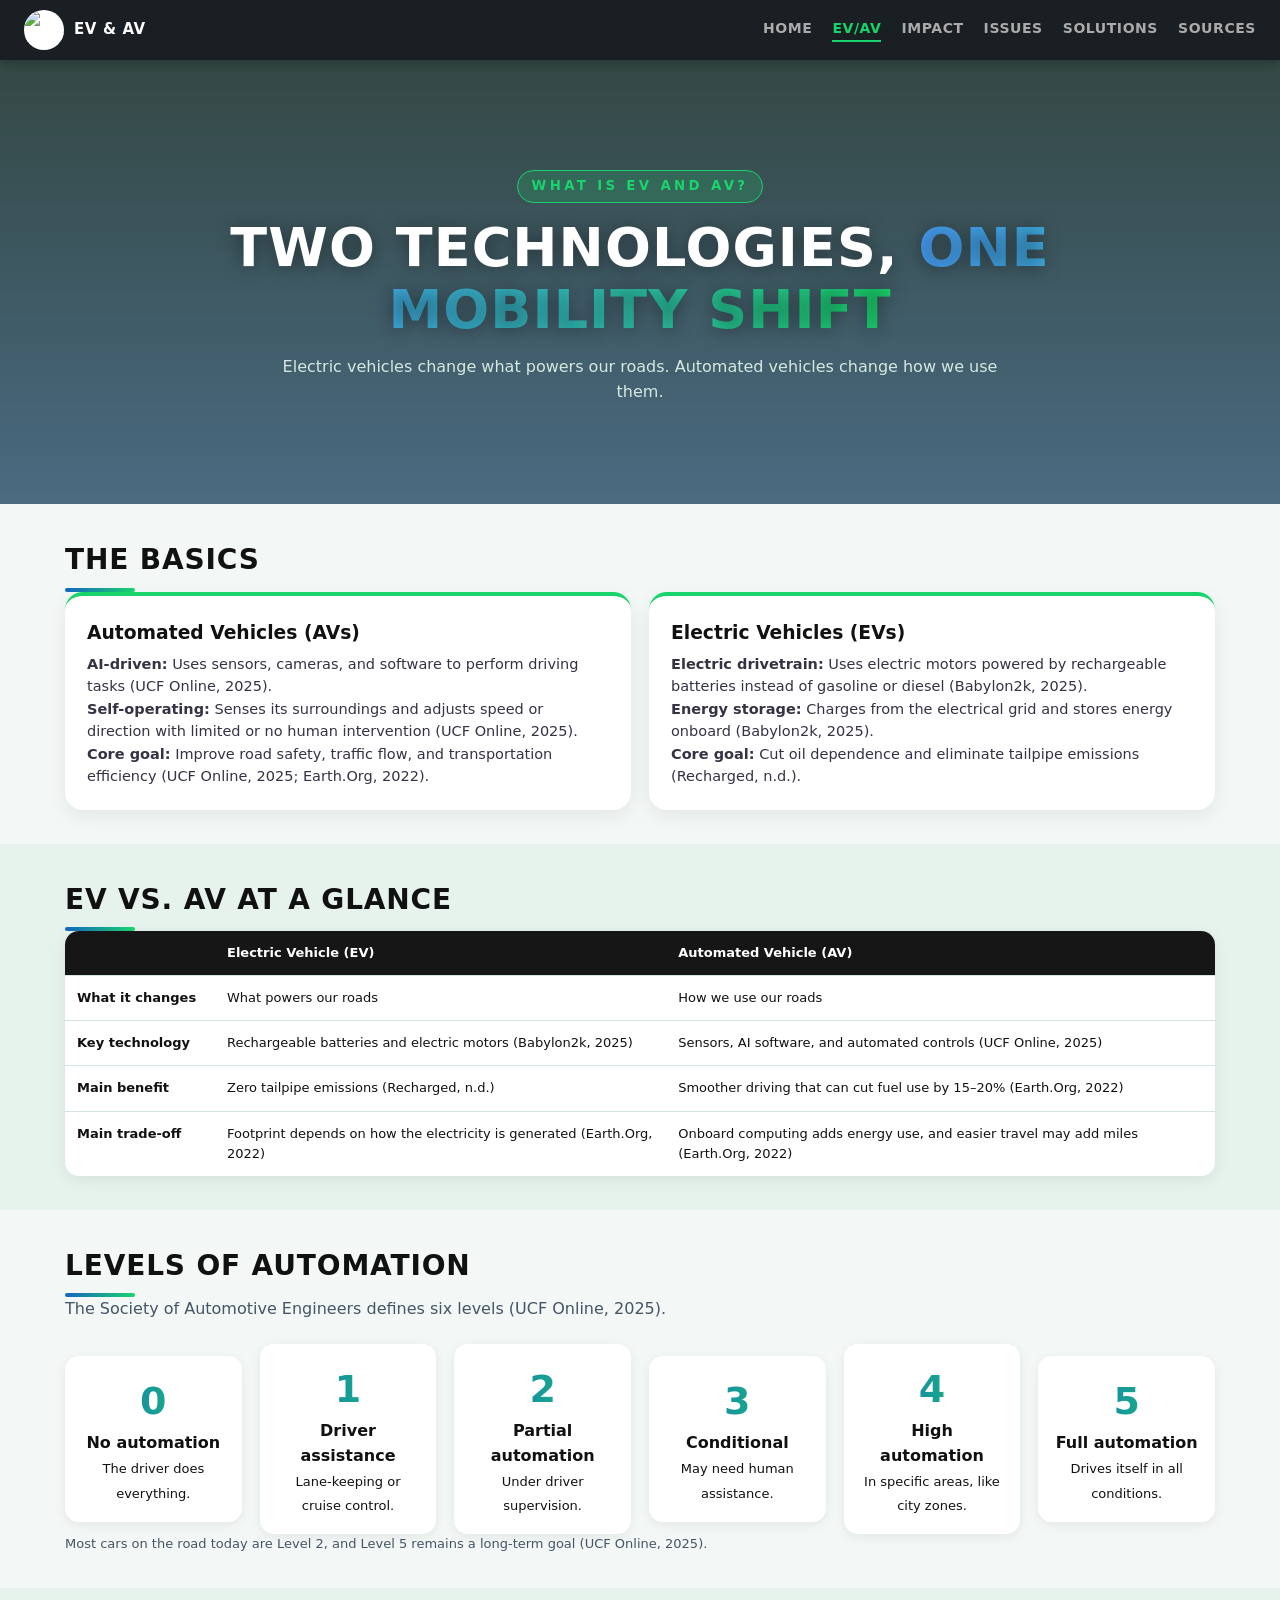
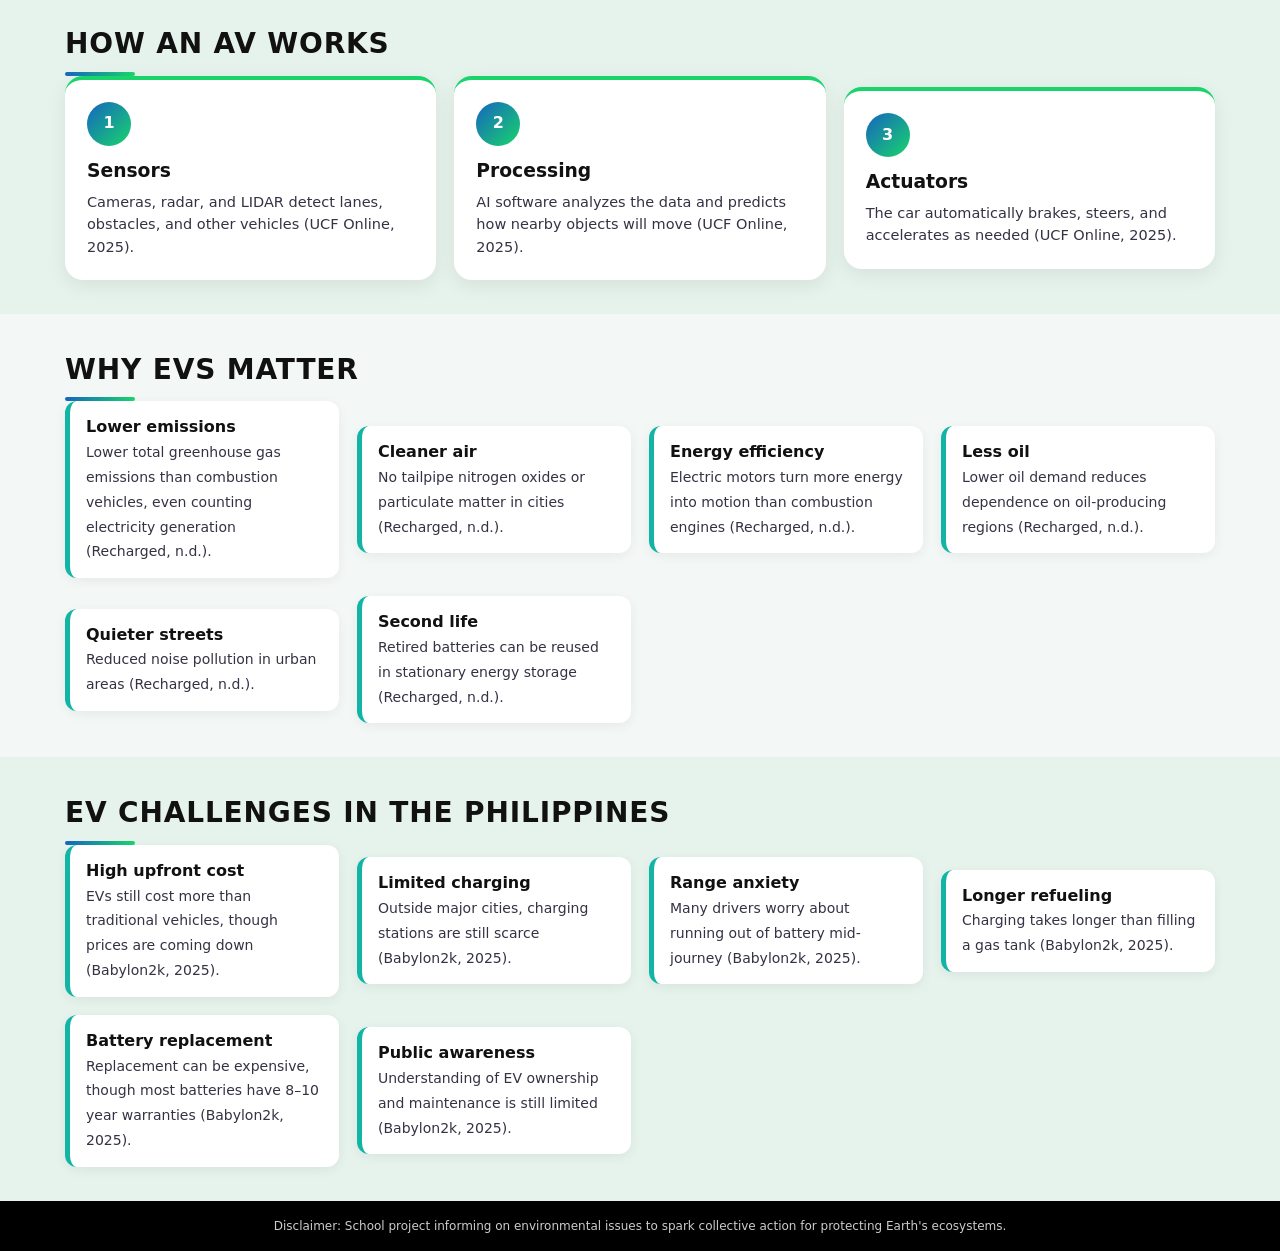
==== evav.html @ 8c99955c "Add files via upload" ====
<!DOCTYPE html>
<html lang="en"><head><meta charset="utf-8"><meta name="viewport" content="width=device-width, initial-scale=1">
<title>EV/AV | Ethics and Environmental Impact of EV &amp; AV</title><link rel="stylesheet" href="style.css"></head>
<body><nav aria-label="Main"><a class="brand" href="index.html"><img src="images/logo.png" alt="Ethics and Environmental Impact logo">EV &amp; AV</a><div class="links"><a href="index.html">HOME</a><a class=on href="evav.html">EV/AV</a><a href="impact.html">IMPACT</a><a href="issues.html">ISSUES</a><a href="solutions.html">SOLUTIONS</a><a href="sources.html">SOURCES</a></div></nav><header class="hero " style="--bg:url(images/zenix.jpg)"><small>WHAT IS EV AND AV?</small><h1>Two technologies, <span>one mobility shift</span></h1><p>Electric vehicles change what powers our roads. Automated vehicles change how we use them.</p></header><section class="sec "><div class="in"><h2 class="rv">The Basics</h2><div class="two"><div class="tile rv"><h3>Automated Vehicles (AVs)</h3><p><b>AI-driven:</b> Uses sensors, cameras, and software to perform driving tasks (UCF Online, 2025).<br><b>Self-operating:</b> Senses its surroundings and adjusts speed or direction with limited or no human intervention (UCF Online, 2025).<br><b>Core goal:</b> Improve road safety, traffic flow, and transportation efficiency (UCF Online, 2025; Earth.Org, 2022).</p></div><div class="tile rv"><h3>Electric Vehicles (EVs)</h3><p><b>Electric drivetrain:</b> Uses electric motors powered by rechargeable batteries instead of gasoline or diesel (Babylon2k, 2025).<br><b>Energy storage:</b> Charges from the electrical grid and stores energy onboard (Babylon2k, 2025).<br><b>Core goal:</b> Cut oil dependence and eliminate tailpipe emissions (Recharged, n.d.).</p></div></div></div></section><section class="sec alt"><div class="in"><h2 class="rv">EV vs. AV at a Glance</h2><div class="wrap rv"><table style="min-width:640px"><thead><tr><th></th><th>Electric Vehicle (EV)</th><th>Automated Vehicle (AV)</th></tr></thead><tbody><tr><td class="n">What it changes</td><td>What powers our roads</td><td>How we use our roads</td></tr><tr><td class="n">Key technology</td><td>Rechargeable batteries and electric motors (Babylon2k, 2025)</td><td>Sensors, AI software, and automated controls (UCF Online, 2025)</td></tr><tr><td class="n">Main benefit</td><td>Zero tailpipe emissions (Recharged, n.d.)</td><td>Smoother driving that can cut fuel use by 15–20% (Earth.Org, 2022)</td></tr><tr><td class="n">Main trade-off</td><td>Footprint depends on how the electricity is generated (Earth.Org, 2022)</td><td>Onboard computing adds energy use, and easier travel may add miles (Earth.Org, 2022)</td></tr></tbody></table></div></div></section><section class="sec "><div class="in"><h2 class="rv">Levels of Automation</h2><p class="sub rv">The Society of Automotive Engineers defines six levels (UCF Online, 2025).</p><div class="grid" style="grid-template-columns:repeat(auto-fit,minmax(150px,1fr))"><div class="lv rv"><i>0</i><b>No automation</b><br><span>The driver does everything.</span></div><div class="lv rv"><i>1</i><b>Driver assistance</b><br><span>Lane-keeping or cruise control.</span></div><div class="lv rv"><i>2</i><b>Partial automation</b><br><span>Under driver supervision.</span></div><div class="lv rv"><i>3</i><b>Conditional</b><br><span>May need human assistance.</span></div><div class="lv rv"><i>4</i><b>High automation</b><br><span>In specific areas, like city zones.</span></div><div class="lv rv"><i>5</i><b>Full automation</b><br><span>Drives itself in all conditions.</span></div></div><p class="note rv">Most cars on the road today are Level 2, and Level 5 remains a long-term goal (UCF Online, 2025).</p></div></section><section class="sec alt"><div class="in"><h2 class="rv">How an AV Works</h2><div class="grid" style="grid-template-columns:repeat(auto-fit,minmax(250px,1fr))"><div class="tile rv"><div class="ic">1</div><h3>Sensors</h3><p>Cameras, radar, and LIDAR detect lanes, obstacles, and other vehicles (UCF Online, 2025).</p></div><div class="tile rv"><div class="ic">2</div><h3>Processing</h3><p>AI software analyzes the data and predicts how nearby objects will move (UCF Online, 2025).</p></div><div class="tile rv"><div class="ic">3</div><h3>Actuators</h3><p>The car automatically brakes, steers, and accelerates as needed (UCF Online, 2025).</p></div></div></div></section><section class="sec "><div class="in"><h2 class="rv">Why EVs Matter</h2><div class="grid"><div class="chip rv"><b>Lower emissions</b><span>Lower total greenhouse gas emissions than combustion vehicles, even counting electricity generation (Recharged, n.d.).</span></div><div class="chip rv"><b>Cleaner air</b><span>No tailpipe nitrogen oxides or particulate matter in cities (Recharged, n.d.).</span></div><div class="chip rv"><b>Energy efficiency</b><span>Electric motors turn more energy into motion than combustion engines (Recharged, n.d.).</span></div><div class="chip rv"><b>Less oil</b><span>Lower oil demand reduces dependence on oil-producing regions (Recharged, n.d.).</span></div><div class="chip rv"><b>Quieter streets</b><span>Reduced noise pollution in urban areas (Recharged, n.d.).</span></div><div class="chip rv"><b>Second life</b><span>Retired batteries can be reused in stationary energy storage (Recharged, n.d.).</span></div></div></div></section><section class="sec alt"><div class="in"><h2 class="rv">EV Challenges in the Philippines</h2><div class="grid"><div class="chip rv"><b>High upfront cost</b><span>EVs still cost more than traditional vehicles, though prices are coming down (Babylon2k, 2025).</span></div><div class="chip rv"><b>Limited charging</b><span>Outside major cities, charging stations are still scarce (Babylon2k, 2025).</span></div><div class="chip rv"><b>Range anxiety</b><span>Many drivers worry about running out of battery mid-journey (Babylon2k, 2025).</span></div><div class="chip rv"><b>Longer refueling</b><span>Charging takes longer than filling a gas tank (Babylon2k, 2025).</span></div><div class="chip rv"><b>Battery replacement</b><span>Replacement can be expensive, though most batteries have 8–10 year warranties (Babylon2k, 2025).</span></div><div class="chip rv"><b>Public awareness</b><span>Understanding of EV ownership and maintenance is still limited (Babylon2k, 2025).</span></div></div></div></section><footer>Disclaimer: School project informing on environmental issues to spark collective action for protecting Earth's ecosystems.</footer><script src="script.js"></script></body></html>
---- style.css ----
:root{--ink:#111;--g:#19d46b;--b:#1565c0;--t:#12b5a5;--bg:#f4f8f6;--card:#fff;--line:#d9e3de}
*{box-sizing:border-box}
body{margin:0;font-family:Arial,Helvetica,sans-serif;color:var(--ink);background:var(--bg);line-height:1.55}
a{color:var(--b)}
nav{background:#161616;display:flex;justify-content:flex-end;flex-wrap:wrap;gap:6px 22px;padding:14px 24px;position:sticky;top:0;z-index:5}
nav a{color:#aaa;text-decoration:none;font-weight:700;letter-spacing:.04em;font-size:14px}
nav a:hover,nav a.on{color:#fff}
.hero{color:#fff;text-align:center;padding:90px 20px 80px;background:
radial-gradient(circle at 15% 20%,rgba(25,212,107,.35),transparent 45%),
radial-gradient(circle at 85% 80%,rgba(21,101,192,.5),transparent 50%),
repeating-linear-gradient(90deg,rgba(255,255,255,.04) 0 1px,transparent 1px 48px),
linear-gradient(135deg,#06281f,#0b3d5c)}
.hero small{letter-spacing:.25em;color:var(--g);font-weight:700}
.hero h1{font-size:clamp(30px,5vw,54px);margin:14px auto;max-width:900px;line-height:1.15;text-transform:uppercase;letter-spacing:.02em}
.hero h1 span{background:linear-gradient(90deg,#4aa3ff,var(--g));-webkit-background-clip:text;background-clip:text;color:transparent}
.hero p{max-width:720px;margin:0 auto;color:#d6e8e0}
main{max-width:1200px;margin:auto;padding:0 20px 40px}
h2{font-size:28px;margin:48px 0 6px;text-transform:uppercase;letter-spacing:.03em}
.sub{color:#456;margin:0 0 20px}
.stats{display:grid;grid-template-columns:repeat(auto-fit,minmax(230px,1fr));gap:16px;margin-top:-40px}
.stat{background:var(--card);border-radius:14px;padding:22px;border-top:5px solid var(--g);box-shadow:0 8px 24px rgba(0,0,0,.1)}
.stat b{display:block;font-size:38px;color:var(--t);line-height:1.1}
.stat span{font-weight:700;text-transform:uppercase;font-size:13px;letter-spacing:.06em}
.stat p{margin:8px 0 0;font-size:13px;color:#555}
.tools{display:flex;gap:10px;flex-wrap:wrap;margin-bottom:12px}
input{flex:1;min-width:220px;padding:11px 14px;border:1px solid var(--line);border-radius:10px;font-size:15px}
button{background:#161616;color:#fff;border:0;border-radius:10px;padding:11px 18px;font-weight:700;cursor:pointer}
button:hover{background:var(--b)}
.wrap{overflow-x:auto;background:var(--card);border-radius:14px;box-shadow:0 4px 16px rgba(0,0,0,.07)}
table{border-collapse:collapse;min-width:1100px;width:100%;font-size:13px}
th{background:#161616;color:#fff;text-align:left;padding:12px;position:sticky;top:0}
td{padding:12px;border-top:1px solid var(--line);vertical-align:top}
tbody tr{cursor:pointer}
tbody tr:hover{background:#eaf7f0}
td.n{font-weight:700;min-width:150px}
.tag{display:inline-block;font-size:11px;background:#e1f3ea;color:#0a6b3a;border-radius:99px;padding:2px 9px;margin-top:4px}
.pc{margin:4px 0 0;padding-left:16px}
.card{background:var(--card);border:1px solid var(--line);border-left:6px solid var(--g);border-radius:12px;margin:12px 0}
.card summary{padding:16px 18px;cursor:pointer;font-weight:700;font-size:18px;list-style:none;display:flex;gap:12px;align-items:center;flex-wrap:wrap}
.card summary::-webkit-details-marker{display:none}
.num{background:linear-gradient(135deg,var(--b),var(--g));color:#fff;border-radius:50%;width:34px;height:34px;display:grid;place-items:center;font-size:15px}
.badge{margin-left:auto;font-size:12px;background:#eef3ff;color:var(--b);padding:4px 10px;border-radius:99px}
.card[open]{box-shadow:0 0 0 2px var(--g)}
.body{padding:0 18px 16px;display:grid;grid-template-columns:repeat(auto-fit,minmax(260px,1fr));gap:12px}
.body div{background:var(--bg);border-radius:10px;padding:12px}
.body h4{margin:0 0 4px;font-size:12px;text-transform:uppercase;letter-spacing:.08em;color:var(--t)}
.body p{margin:0;font-size:14px}
.note{font-size:13px;color:#456}
.refs{background:#161616;color:#eee;margin-top:50px;padding:40px 20px}
.refs div{max-width:1200px;margin:auto}
.refs h2{margin-top:0;color:#fff}
.refs p{padding-left:36px;text-indent:-36px;font-size:14px;margin:10px 0;word-break:break-word}
.refs a{color:#7fd6ff}
footer{background:#000;color:#ccc;text-align:center;font-size:12px;padding:16px}

.box{background:#fff;border-left:6px solid var(--g);border-radius:12px;padding:20px;margin:14px 0;box-shadow:0 4px 16px rgba(0,0,0,.07)}
.box h3{margin:0 0 6px}.box ul{margin:8px 0 0;padding-left:20px}
.cta{display:inline-block;background:#161616;color:#fff;border-radius:10px;padding:12px 22px;text-decoration:none;font-weight:700}
.quote{font-size:20px;border-left:5px solid var(--g);padding:12px 20px;background:#fff;border-radius:10px;margin:30px 0}
.stats.flat{margin-top:20px}.center{text-align:center}
.refs ol{padding-left:22px;color:#ddd}.refs li{margin:8px 0}/*NEW*/
body{font-family:system-ui,-apple-system,"Segoe UI",Roboto,Arial,sans-serif;background:#f3f8f6}
nav{justify-content:space-between;align-items:center;background:rgba(12,18,22,.94);backdrop-filter:blur(8px);padding:10px 24px;box-shadow:0 2px 12px rgba(0,0,0,.3)}
.brand{display:flex;align-items:center;gap:10px;color:#fff!important;font-size:15px}
.brand img{height:40px;width:40px;border-radius:50%;background:#fff}
.links{display:flex;flex-wrap:wrap;gap:4px 20px}
nav a.on{color:#19d46b;border-bottom:2px solid #19d46b}
.hero{background:linear-gradient(180deg,rgba(4,28,24,.8),rgba(8,52,84,.72)),var(--bg,linear-gradient(135deg,#06281f,#0b3d5c)) center/cover;padding:110px 20px 100px}
.hero.tall{padding:170px 20px 150px}
.hero h1{text-shadow:0 2px 18px rgba(0,0,0,.4)}
.hero small{display:inline-block;background:rgba(25,212,107,.18);border:1px solid var(--g);padding:5px 14px;border-radius:99px}
.hero .btns{margin-top:26px;display:flex;gap:12px;justify-content:center;flex-wrap:wrap}
.cta{background:linear-gradient(90deg,#1565c0,#12b5a5);color:#fff;padding:13px 26px;border-radius:99px;text-decoration:none;font-weight:700;box-shadow:0 6px 18px rgba(0,0,0,.25);transition:.25s}
.cta:hover{transform:translateY(-3px)}.cta.alt{background:rgba(255,255,255,.14);border:1px solid #fff}
.sec{padding:34px 20px}.sec.dark{background:linear-gradient(135deg,#0b3d5c,#0a6b3a);color:#fff}.sec.alt{background:#e6f2ec}
.in{max-width:1150px;margin:auto}
h2{position:relative;padding-bottom:10px}h2::after{content:"";position:absolute;left:0;bottom:0;width:70px;height:4px;border-radius:4px;background:linear-gradient(90deg,#1565c0,#19d46b)}
.center h2::after,h2.center::after{left:50%;transform:translateX(-50%)}
.dark .sub{color:#cfe}.sub{margin-bottom:22px}
.grid{display:grid;grid-template-columns:repeat(auto-fit,minmax(250px,1fr));gap:18px}
.tile{background:#fff;border-radius:18px;padding:22px;box-shadow:0 6px 20px rgba(0,0,0,.07);transition:.3s;border-top:4px solid var(--g)}
.tile:hover{transform:translateY(-6px);box-shadow:0 14px 30px rgba(0,0,0,.14)}
.tile h3{margin:0 0 6px}.tile p{margin:0;font-size:14.5px;color:#334}
.tile .ic{width:44px;height:44px;border-radius:50%;background:linear-gradient(135deg,#1565c0,#19d46b);color:#fff;display:grid;place-items:center;font-weight:700;margin-bottom:10px}
a.pg{text-decoration:none;color:inherit;background:#fff;border-radius:18px;overflow:hidden;box-shadow:0 6px 20px rgba(0,0,0,.08);transition:.3s;display:block}
a.pg:hover{transform:translateY(-6px)}a.pg img{width:100%;height:150px;object-fit:cover;display:block}
a.pg div{padding:14px 16px}a.pg b{display:block;color:#0b3d5c}a.pg span{font-size:13px;color:#456}
.chip{background:#fff;border-left:5px solid var(--t);border-radius:12px;padding:14px 16px;box-shadow:0 3px 12px rgba(0,0,0,.06)}
.chip b{display:block}.chip span{font-size:14px;color:#334}
.lv{background:#fff;border-radius:14px;padding:16px;text-align:center;box-shadow:0 3px 12px rgba(0,0,0,.07)}
.lv i{font-style:normal;font-size:38px;font-weight:800;background:linear-gradient(90deg,#1565c0,#19d46b);-webkit-background-clip:text;background-clip:text;color:transparent;display:block}
.lv span{font-size:13px}
.sgrid{display:grid;grid-template-columns:repeat(auto-fit,minmax(210px,1fr));gap:18px}
.sgrid .stat{background:rgba(255,255,255,.1);border:1px solid rgba(255,255,255,.25);border-top:5px solid var(--g);box-shadow:none;color:#fff}
.sgrid .stat b{color:#7dffb4}.sgrid .stat p{color:#dfe}
.cs{display:flex;gap:16px;align-items:center;background:#fff;border-radius:18px;padding:18px;box-shadow:0 6px 20px rgba(0,0,0,.07)}
.cs img{width:110px;height:110px;border-radius:50%;object-fit:cover;flex:none}.cs b{font-size:30px;color:var(--t);display:block;line-height:1}.cs p{margin:6px 0 0;font-size:14px}
.banner{border-radius:20px;overflow:hidden;position:relative;color:#fff;padding:60px 30px;background:linear-gradient(90deg,rgba(5,25,30,.85),rgba(5,25,30,.35)),url(images/highway.jpg) center/cover}
.banner h3{font-size:30px;margin:0 0 8px}.banner p{max-width:560px;margin:0}
.thumb{display:flex;gap:16px;align-items:center}.thumb img{width:120px;height:60px;object-fit:cover;border-radius:8px;flex:none}
.two{display:grid;grid-template-columns:repeat(auto-fit,minmax(300px,1fr));gap:18px}
.js .rv{opacity:0;transform:translateY(24px);transition:opacity .6s,transform .6s}.js .rv.in{opacity:1;transform:none}
footer a{color:#7fd6ff}
@media(max-width:700px){.hero{padding:70px 16px}.hero.tall{padding:100px 16px}.cs{flex-direction:column;text-align:center}.thumb{flex-direction:column;align-items:flex-start}}
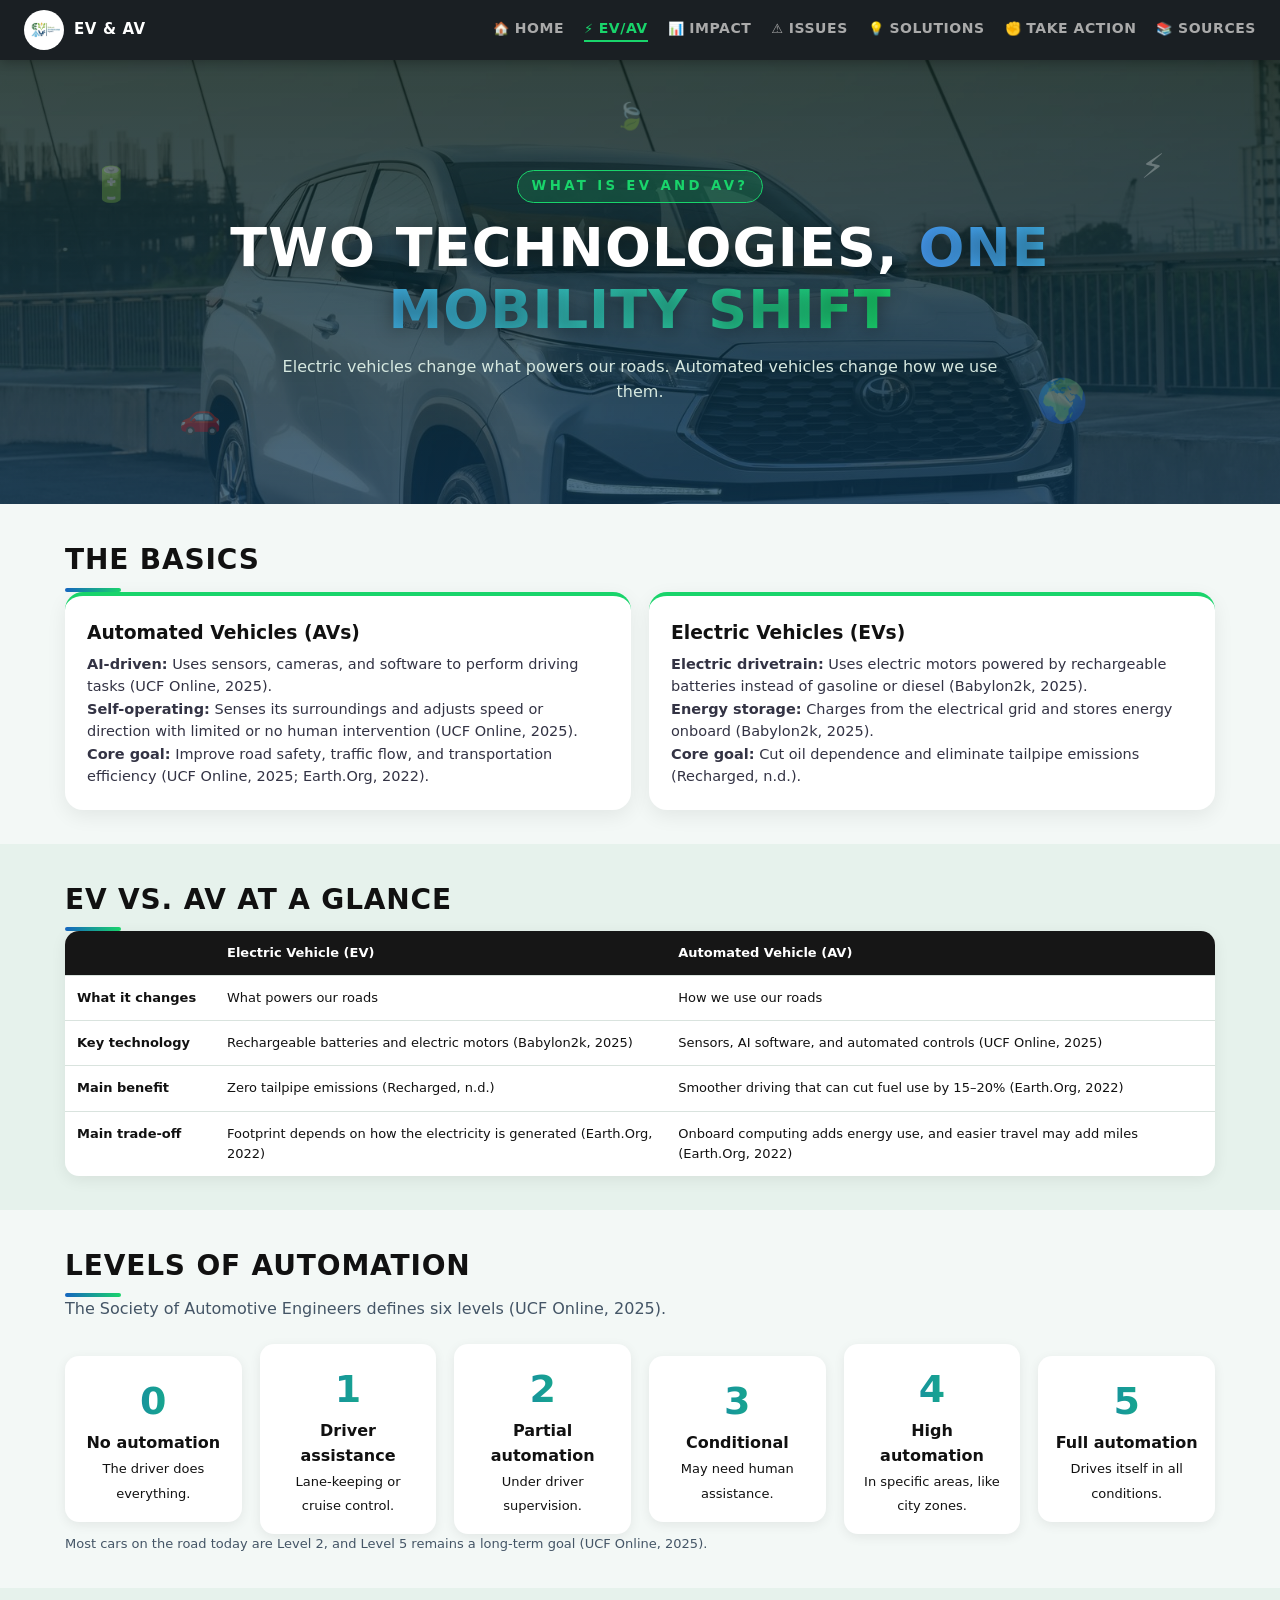
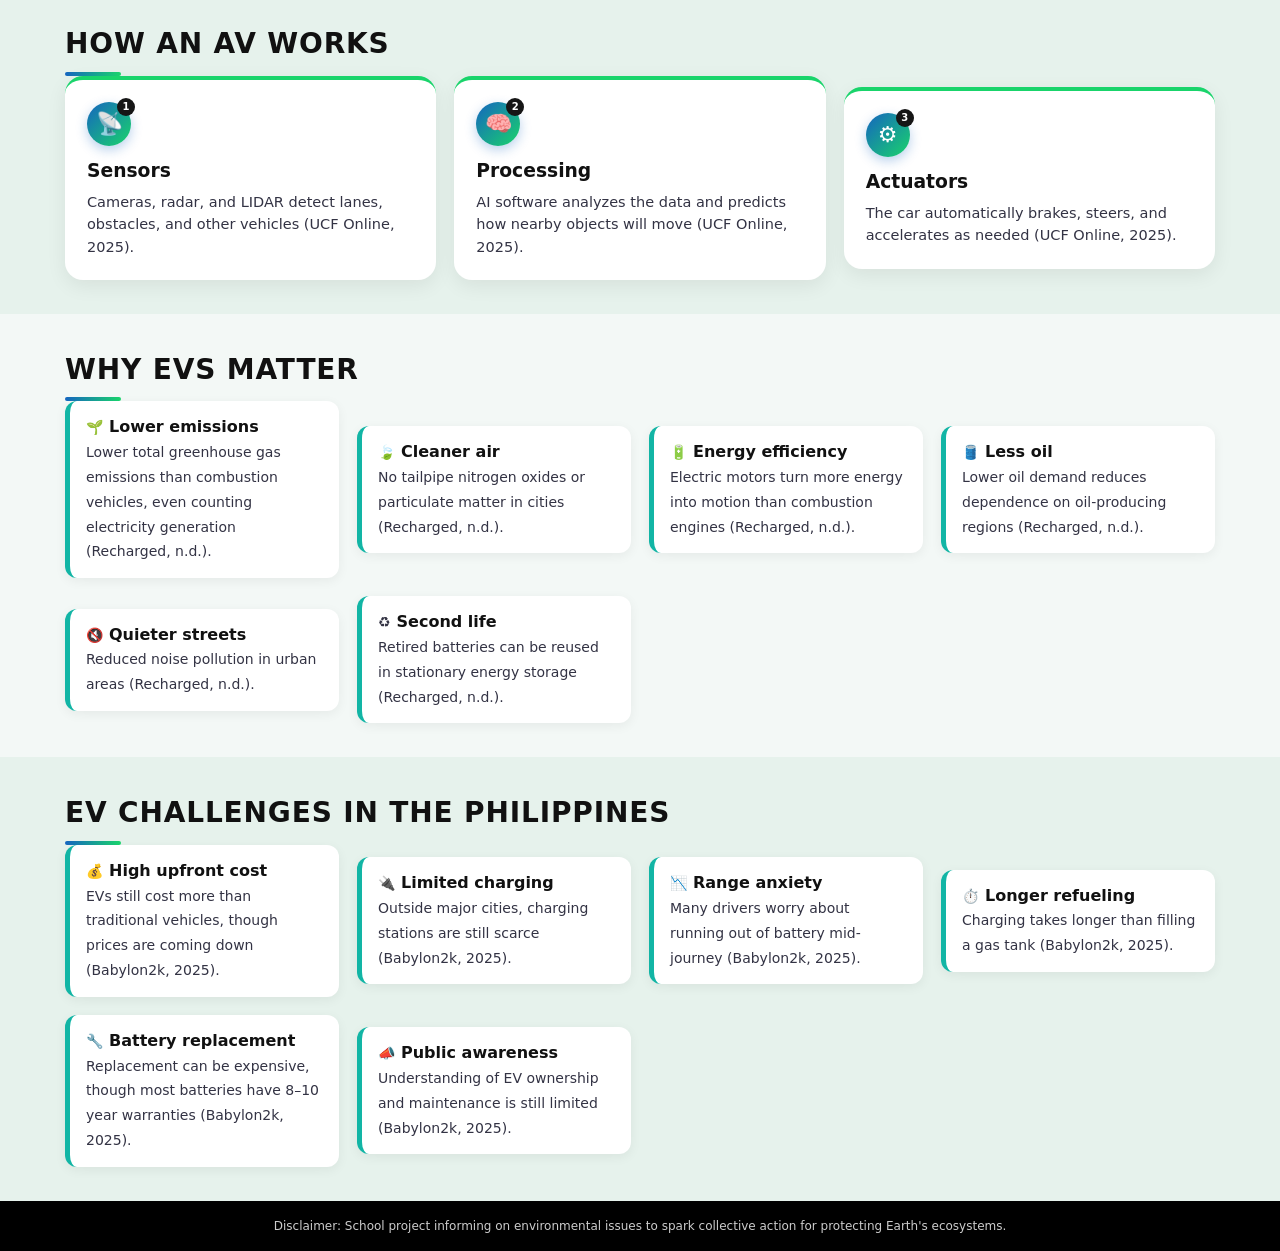
==== commit 9a35d3db: "Add files via upload" ====
--- a/evav.html
+++ b/evav.html
@@ -1,4 +1,4 @@
 <!DOCTYPE html>
 <html lang="en"><head><meta charset="utf-8"><meta name="viewport" content="width=device-width, initial-scale=1">
 <title>EV/AV | Ethics and Environmental Impact of EV &amp; AV</title><link rel="stylesheet" href="style.css"></head>
-<body><nav aria-label="Main"><a class="brand" href="index.html"><img src="images/logo.png" alt="Ethics and Environmental Impact logo">EV &amp; AV</a><div class="links"><a href="index.html">HOME</a><a class=on href="evav.html">EV/AV</a><a href="impact.html">IMPACT</a><a href="issues.html">ISSUES</a><a href="solutions.html">SOLUTIONS</a><a href="sources.html">SOURCES</a></div></nav><header class="hero " style="--bg:url(images/zenix.jpg)"><small>WHAT IS EV AND AV?</small><h1>Two technologies, <span>one mobility shift</span></h1><p>Electric vehicles change what powers our roads. Automated vehicles change how we use them.</p></header><section class="sec "><div class="in"><h2 class="rv">The Basics</h2><div class="two"><div class="tile rv"><h3>Automated Vehicles (AVs)</h3><p><b>AI-driven:</b> Uses sensors, cameras, and software to perform driving tasks (UCF Online, 2025).<br><b>Self-operating:</b> Senses its surroundings and adjusts speed or direction with limited or no human intervention (UCF Online, 2025).<br><b>Core goal:</b> Improve road safety, traffic flow, and transportation efficiency (UCF Online, 2025; Earth.Org, 2022).</p></div><div class="tile rv"><h3>Electric Vehicles (EVs)</h3><p><b>Electric drivetrain:</b> Uses electric motors powered by rechargeable batteries instead of gasoline or diesel (Babylon2k, 2025).<br><b>Energy storage:</b> Charges from the electrical grid and stores energy onboard (Babylon2k, 2025).<br><b>Core goal:</b> Cut oil dependence and eliminate tailpipe emissions (Recharged, n.d.).</p></div></div></div></section><section class="sec alt"><div class="in"><h2 class="rv">EV vs. AV at a Glance</h2><div class="wrap rv"><table style="min-width:640px"><thead><tr><th></th><th>Electric Vehicle (EV)</th><th>Automated Vehicle (AV)</th></tr></thead><tbody><tr><td class="n">What it changes</td><td>What powers our roads</td><td>How we use our roads</td></tr><tr><td class="n">Key technology</td><td>Rechargeable batteries and electric motors (Babylon2k, 2025)</td><td>Sensors, AI software, and automated controls (UCF Online, 2025)</td></tr><tr><td class="n">Main benefit</td><td>Zero tailpipe emissions (Recharged, n.d.)</td><td>Smoother driving that can cut fuel use by 15–20% (Earth.Org, 2022)</td></tr><tr><td class="n">Main trade-off</td><td>Footprint depends on how the electricity is generated (Earth.Org, 2022)</td><td>Onboard computing adds energy use, and easier travel may add miles (Earth.Org, 2022)</td></tr></tbody></table></div></div></section><section class="sec "><div class="in"><h2 class="rv">Levels of Automation</h2><p class="sub rv">The Society of Automotive Engineers defines six levels (UCF Online, 2025).</p><div class="grid" style="grid-template-columns:repeat(auto-fit,minmax(150px,1fr))"><div class="lv rv"><i>0</i><b>No automation</b><br><span>The driver does everything.</span></div><div class="lv rv"><i>1</i><b>Driver assistance</b><br><span>Lane-keeping or cruise control.</span></div><div class="lv rv"><i>2</i><b>Partial automation</b><br><span>Under driver supervision.</span></div><div class="lv rv"><i>3</i><b>Conditional</b><br><span>May need human assistance.</span></div><div class="lv rv"><i>4</i><b>High automation</b><br><span>In specific areas, like city zones.</span></div><div class="lv rv"><i>5</i><b>Full automation</b><br><span>Drives itself in all conditions.</span></div></div><p class="note rv">Most cars on the road today are Level 2, and Level 5 remains a long-term goal (UCF Online, 2025).</p></div></section><section class="sec alt"><div class="in"><h2 class="rv">How an AV Works</h2><div class="grid" style="grid-template-columns:repeat(auto-fit,minmax(250px,1fr))"><div class="tile rv"><div class="ic">1</div><h3>Sensors</h3><p>Cameras, radar, and LIDAR detect lanes, obstacles, and other vehicles (UCF Online, 2025).</p></div><div class="tile rv"><div class="ic">2</div><h3>Processing</h3><p>AI software analyzes the data and predicts how nearby objects will move (UCF Online, 2025).</p></div><div class="tile rv"><div class="ic">3</div><h3>Actuators</h3><p>The car automatically brakes, steers, and accelerates as needed (UCF Online, 2025).</p></div></div></div></section><section class="sec "><div class="in"><h2 class="rv">Why EVs Matter</h2><div class="grid"><div class="chip rv"><b>Lower emissions</b><span>Lower total greenhouse gas emissions than combustion vehicles, even counting electricity generation (Recharged, n.d.).</span></div><div class="chip rv"><b>Cleaner air</b><span>No tailpipe nitrogen oxides or particulate matter in cities (Recharged, n.d.).</span></div><div class="chip rv"><b>Energy efficiency</b><span>Electric motors turn more energy into motion than combustion engines (Recharged, n.d.).</span></div><div class="chip rv"><b>Less oil</b><span>Lower oil demand reduces dependence on oil-producing regions (Recharged, n.d.).</span></div><div class="chip rv"><b>Quieter streets</b><span>Reduced noise pollution in urban areas (Recharged, n.d.).</span></div><div class="chip rv"><b>Second life</b><span>Retired batteries can be reused in stationary energy storage (Recharged, n.d.).</span></div></div></div></section><section class="sec alt"><div class="in"><h2 class="rv">EV Challenges in the Philippines</h2><div class="grid"><div class="chip rv"><b>High upfront cost</b><span>EVs still cost more than traditional vehicles, though prices are coming down (Babylon2k, 2025).</span></div><div class="chip rv"><b>Limited charging</b><span>Outside major cities, charging stations are still scarce (Babylon2k, 2025).</span></div><div class="chip rv"><b>Range anxiety</b><span>Many drivers worry about running out of battery mid-journey (Babylon2k, 2025).</span></div><div class="chip rv"><b>Longer refueling</b><span>Charging takes longer than filling a gas tank (Babylon2k, 2025).</span></div><div class="chip rv"><b>Battery replacement</b><span>Replacement can be expensive, though most batteries have 8–10 year warranties (Babylon2k, 2025).</span></div><div class="chip rv"><b>Public awareness</b><span>Understanding of EV ownership and maintenance is still limited (Babylon2k, 2025).</span></div></div></div></section><footer>Disclaimer: School project informing on environmental issues to spark collective action for protecting Earth's ecosystems.</footer><script src="script.js"></script></body></html>+<body><nav aria-label="Main"><a class="brand" href="index.html"><img src="images/logo.png" alt="Ethics and Environmental Impact logo">EV &amp; AV</a><div class="links"><a href="index.html">HOME</a><a class=on href="evav.html">EV/AV</a><a href="impact.html">IMPACT</a><a href="issues.html">ISSUES</a><a href="solutions.html">SOLUTIONS</a><a href="takeaction.html">TAKE ACTION</a><a href="sources.html">SOURCES</a></div></nav><header class="hero " style="--bg:url(images/zenix.jpg)"><small>WHAT IS EV AND AV?</small><h1>Two technologies, <span>one mobility shift</span></h1><p>Electric vehicles change what powers our roads. Automated vehicles change how we use them.</p></header><section class="sec "><div class="in"><h2 class="rv">The Basics</h2><div class="two"><div class="tile rv"><h3>Automated Vehicles (AVs)</h3><p><b>AI-driven:</b> Uses sensors, cameras, and software to perform driving tasks (UCF Online, 2025).<br><b>Self-operating:</b> Senses its surroundings and adjusts speed or direction with limited or no human intervention (UCF Online, 2025).<br><b>Core goal:</b> Improve road safety, traffic flow, and transportation efficiency (UCF Online, 2025; Earth.Org, 2022).</p></div><div class="tile rv"><h3>Electric Vehicles (EVs)</h3><p><b>Electric drivetrain:</b> Uses electric motors powered by rechargeable batteries instead of gasoline or diesel (Babylon2k, 2025).<br><b>Energy storage:</b> Charges from the electrical grid and stores energy onboard (Babylon2k, 2025).<br><b>Core goal:</b> Cut oil dependence and eliminate tailpipe emissions (Recharged, n.d.).</p></div></div></div></section><section class="sec alt"><div class="in"><h2 class="rv">EV vs. AV at a Glance</h2><div class="wrap rv"><table style="min-width:640px"><thead><tr><th></th><th>Electric Vehicle (EV)</th><th>Automated Vehicle (AV)</th></tr></thead><tbody><tr><td class="n">What it changes</td><td>What powers our roads</td><td>How we use our roads</td></tr><tr><td class="n">Key technology</td><td>Rechargeable batteries and electric motors (Babylon2k, 2025)</td><td>Sensors, AI software, and automated controls (UCF Online, 2025)</td></tr><tr><td class="n">Main benefit</td><td>Zero tailpipe emissions (Recharged, n.d.)</td><td>Smoother driving that can cut fuel use by 15–20% (Earth.Org, 2022)</td></tr><tr><td class="n">Main trade-off</td><td>Footprint depends on how the electricity is generated (Earth.Org, 2022)</td><td>Onboard computing adds energy use, and easier travel may add miles (Earth.Org, 2022)</td></tr></tbody></table></div></div></section><section class="sec "><div class="in"><h2 class="rv">Levels of Automation</h2><p class="sub rv">The Society of Automotive Engineers defines six levels (UCF Online, 2025).</p><div class="grid" style="grid-template-columns:repeat(auto-fit,minmax(150px,1fr))"><div class="lv rv"><i>0</i><b>No automation</b><br><span>The driver does everything.</span></div><div class="lv rv"><i>1</i><b>Driver assistance</b><br><span>Lane-keeping or cruise control.</span></div><div class="lv rv"><i>2</i><b>Partial automation</b><br><span>Under driver supervision.</span></div><div class="lv rv"><i>3</i><b>Conditional</b><br><span>May need human assistance.</span></div><div class="lv rv"><i>4</i><b>High automation</b><br><span>In specific areas, like city zones.</span></div><div class="lv rv"><i>5</i><b>Full automation</b><br><span>Drives itself in all conditions.</span></div></div><p class="note rv">Most cars on the road today are Level 2, and Level 5 remains a long-term goal (UCF Online, 2025).</p></div></section><section class="sec alt"><div class="in"><h2 class="rv">How an AV Works</h2><div class="grid" style="grid-template-columns:repeat(auto-fit,minmax(250px,1fr))"><div class="tile rv"><div class="ic">1</div><h3>Sensors</h3><p>Cameras, radar, and LIDAR detect lanes, obstacles, and other vehicles (UCF Online, 2025).</p></div><div class="tile rv"><div class="ic">2</div><h3>Processing</h3><p>AI software analyzes the data and predicts how nearby objects will move (UCF Online, 2025).</p></div><div class="tile rv"><div class="ic">3</div><h3>Actuators</h3><p>The car automatically brakes, steers, and accelerates as needed (UCF Online, 2025).</p></div></div></div></section><section class="sec "><div class="in"><h2 class="rv">Why EVs Matter</h2><div class="grid"><div class="chip rv"><b>Lower emissions</b><span>Lower total greenhouse gas emissions than combustion vehicles, even counting electricity generation (Recharged, n.d.).</span></div><div class="chip rv"><b>Cleaner air</b><span>No tailpipe nitrogen oxides or particulate matter in cities (Recharged, n.d.).</span></div><div class="chip rv"><b>Energy efficiency</b><span>Electric motors turn more energy into motion than combustion engines (Recharged, n.d.).</span></div><div class="chip rv"><b>Less oil</b><span>Lower oil demand reduces dependence on oil-producing regions (Recharged, n.d.).</span></div><div class="chip rv"><b>Quieter streets</b><span>Reduced noise pollution in urban areas (Recharged, n.d.).</span></div><div class="chip rv"><b>Second life</b><span>Retired batteries can be reused in stationary energy storage (Recharged, n.d.).</span></div></div></div></section><section class="sec alt"><div class="in"><h2 class="rv">EV Challenges in the Philippines</h2><div class="grid"><div class="chip rv"><b>High upfront cost</b><span>EVs still cost more than traditional vehicles, though prices are coming down (Babylon2k, 2025).</span></div><div class="chip rv"><b>Limited charging</b><span>Outside major cities, charging stations are still scarce (Babylon2k, 2025).</span></div><div class="chip rv"><b>Range anxiety</b><span>Many drivers worry about running out of battery mid-journey (Babylon2k, 2025).</span></div><div class="chip rv"><b>Longer refueling</b><span>Charging takes longer than filling a gas tank (Babylon2k, 2025).</span></div><div class="chip rv"><b>Battery replacement</b><span>Replacement can be expensive, though most batteries have 8–10 year warranties (Babylon2k, 2025).</span></div><div class="chip rv"><b>Public awareness</b><span>Understanding of EV ownership and maintenance is still limited (Babylon2k, 2025).</span></div></div></div></section><footer>Disclaimer: School project informing on environmental issues to spark collective action for protecting Earth's ecosystems.</footer><script src="script.js"></script></body></html>
--- a/style.css
+++ b/style.css
@@ -102,3 +102,55 @@
 .js .rv{opacity:0;transform:translateY(24px);transition:opacity .6s,transform .6s}.js .rv.in{opacity:1;transform:none}
 footer a{color:#7fd6ff}
 @media(max-width:700px){.hero{padding:70px 16px}.hero.tall{padding:100px 16px}.cs{flex-direction:column;text-align:center}.thumb{flex-direction:column;align-items:flex-start}}
+
+/* ===== Visual extras ===== */
+.ni{margin-right:5px;font-size:13px}
+nav a{transition:color .2s,transform .2s}nav .links a:hover{transform:translateY(-2px)}
+#pbar{position:fixed;top:0;left:0;height:4px;width:0;background:linear-gradient(90deg,#1565c0,#19d46b);z-index:20;transition:width .1s}
+#toTop{position:fixed;right:18px;bottom:18px;width:44px;height:44px;padding:0;border-radius:50%;font-size:20px;background:linear-gradient(135deg,#1565c0,#19d46b);box-shadow:0 6px 18px rgba(0,0,0,.3);opacity:0;pointer-events:none;transform:translateY(12px);transition:.3s;z-index:20}
+#toTop.show{opacity:1;pointer-events:auto;transform:none}
+#toTop:hover{background:linear-gradient(135deg,#19d46b,#1565c0);transform:translateY(-3px)}
+h2.rv::after,section h2::after{content:"";display:block;width:56px;height:4px;margin-top:8px;border-radius:4px;background:linear-gradient(90deg,#1565c0,#19d46b)}
+.center h2::after,h2.center::after{margin-left:auto;margin-right:auto}
+.tile .ic.emo{position:relative;font-size:22px;box-shadow:0 4px 12px rgba(21,101,192,.3);transition:transform .3s}
+.tile .ic.emo::after{content:attr(data-n);position:absolute;top:-4px;right:-4px;width:18px;height:18px;border-radius:50%;background:#161616;color:#fff;font-size:10px;line-height:18px;text-align:center}
+.tile:hover .ic.emo{transform:rotate(-8deg) scale(1.12)}
+.ce{display:inline-block;margin-right:6px;transition:transform .25s}
+.chip{transition:transform .25s,box-shadow .25s}
+.chip:hover{transform:translateY(-4px);box-shadow:0 10px 22px rgba(0,0,0,.12)}
+.chip:hover .ce{transform:scale(1.3) rotate(8deg)}
+.stat,.cs,.lv{transition:transform .25s,box-shadow .25s}
+.stat:hover,.cs:hover,.lv:hover{transform:translateY(-4px)}
+.pg{transition:transform .3s,box-shadow .3s}.pg:hover{box-shadow:0 14px 30px rgba(0,0,0,.16)}
+.pg img{transition:transform .5s}.pg:hover img{transform:scale(1.07)}.pg{overflow:hidden}
+.cta{transition:transform .2s,box-shadow .2s}.cta:hover{transform:translateY(-3px);box-shadow:0 8px 20px rgba(25,212,107,.4)}
+.hero{position:relative;overflow:hidden}
+.hero>*:not(.float){position:relative;z-index:1}
+.float{position:absolute;inset:0;z-index:0;pointer-events:none}
+.float i{position:absolute;font-style:normal;font-size:34px;opacity:.28;animation:bob 6s ease-in-out infinite}
+.float i:nth-child(1){left:7%;top:22%}.float i:nth-child(2){right:9%;top:18%;animation-delay:-1.5s}
+.float i:nth-child(3){left:14%;bottom:14%;animation-delay:-3s}.float i:nth-child(4){right:15%;bottom:16%;animation-delay:-4.5s;font-size:42px}
+.float i:nth-child(5){left:48%;top:8%;animation-delay:-2s;font-size:26px}
+@keyframes bob{0%,100%{transform:translateY(0) rotate(0)}50%{transform:translateY(-16px) rotate(6deg)}}
+@media(max-width:700px){.float i{font-size:24px;opacity:.2}.ni{display:none}}
+@media(prefers-reduced-motion:reduce){.float i{animation:none}*{transition:none!important}}
+
+/* Fix: keep stat cards above the hero banner (cards were being covered) */
+.stats{position:relative;z-index:3}
+main{position:relative;z-index:2}
+
+/* ===== Take Action page ===== */
+.ic.ico{font-size:22px;box-shadow:0 4px 12px rgba(21,101,192,.3);transition:transform .3s}
+.tile:hover .ic.ico{transform:rotate(-8deg) scale(1.12)}
+.tile ul{margin:10px 0 0;padding-left:20px;font-size:14.5px;color:#334;line-height:1.55}
+.tile li{margin-bottom:9px}
+.tile.act p{line-height:1.6}
+.tile.act ul{margin-top:0}
+.tile.act p:empty{display:none}
+.grp{font-size:21px;margin:34px 0 14px;color:#0b3d5c;display:flex;align-items:center;gap:8px}
+.grp:first-of-type{margin-top:8px}
+.tile p+p{margin-top:10px}
+.banner .cta{display:inline-block}
+html{scroll-behavior:smooth}
+@media(prefers-reduced-motion:reduce){html{scroll-behavior:auto}}
+@media(max-width:900px){nav .links{gap:4px 14px;font-size:12px}}
